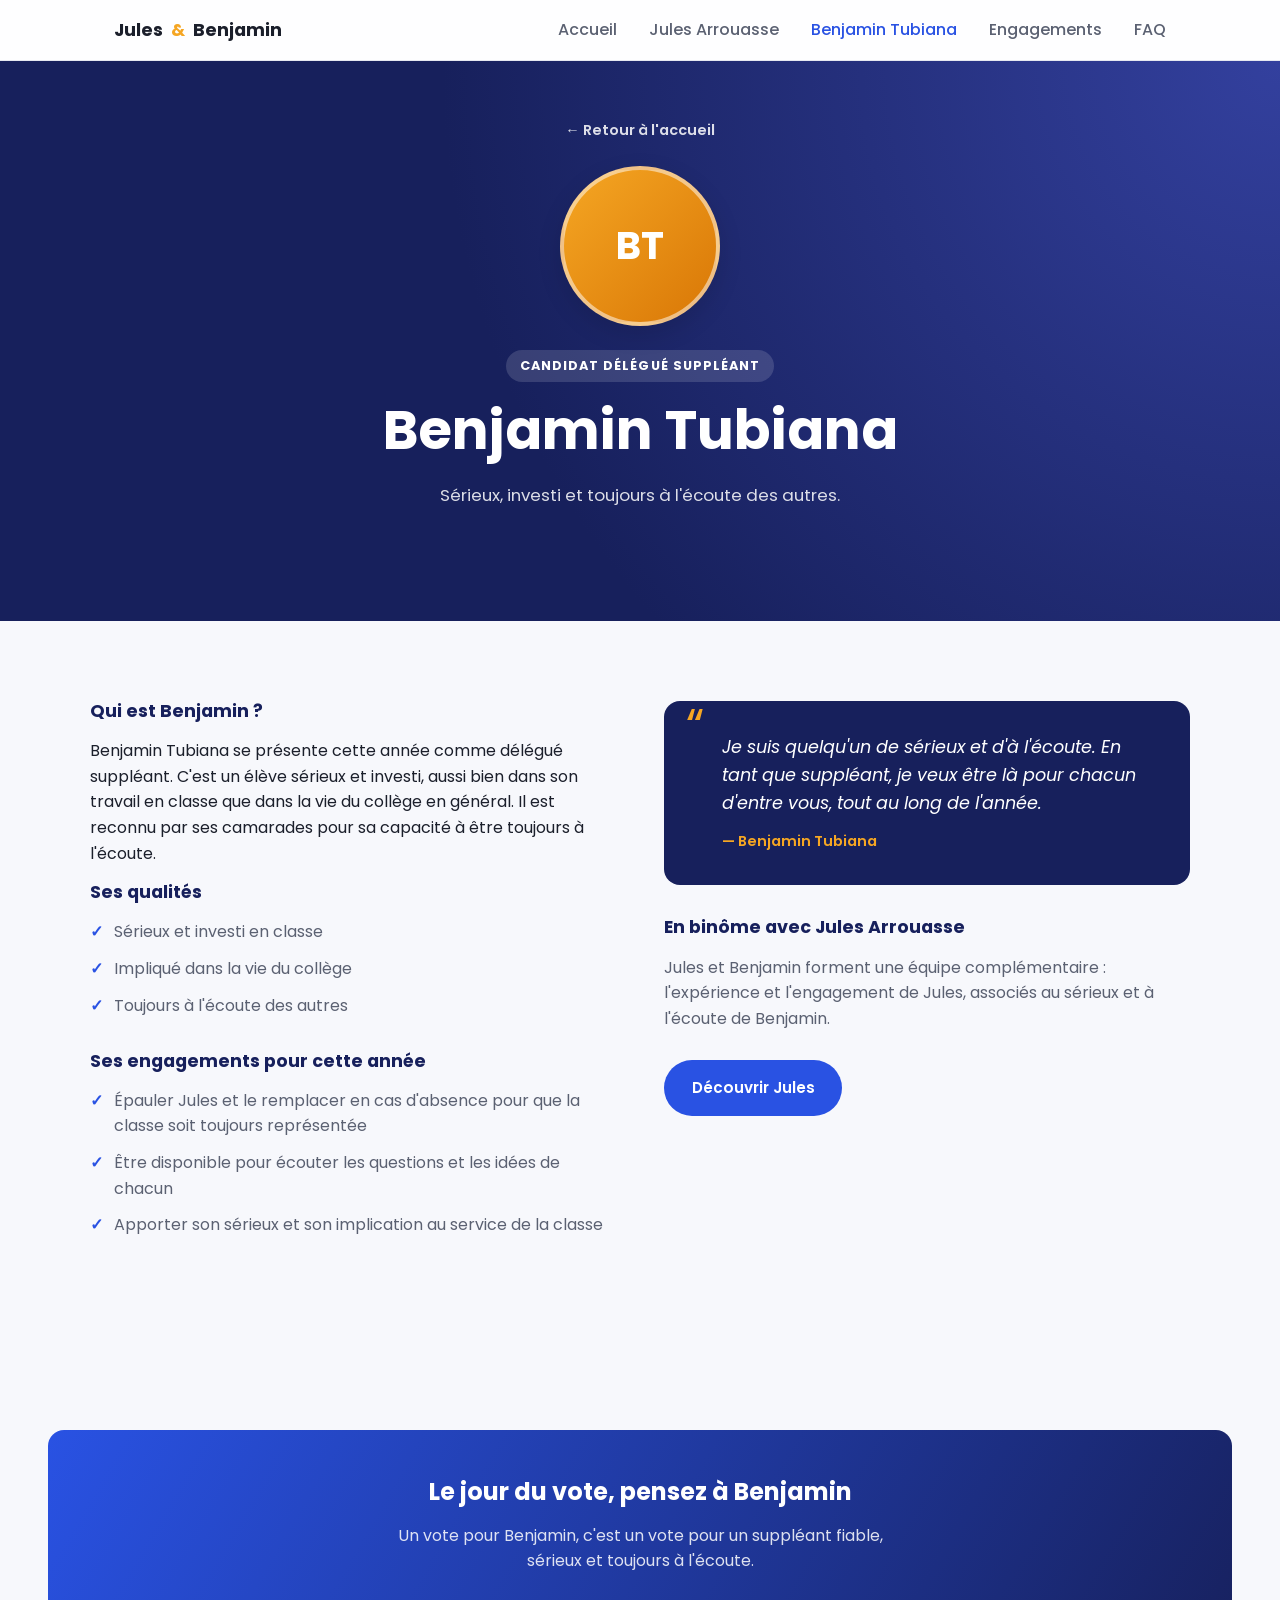
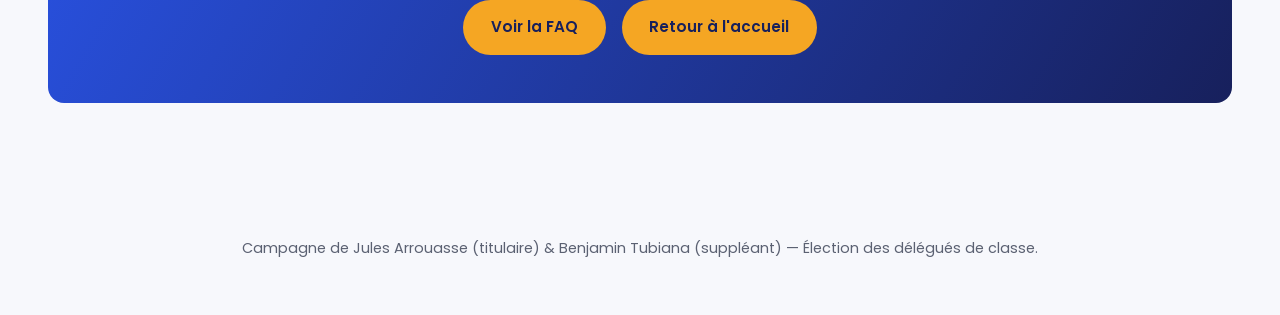
==== benjamin.html @ 34822636 "Ajoute le site de campagne pour les délégués de classe Page d'accueil avec hero et présentation du b" ====
<!DOCTYPE html>
<html lang="fr">
<head>
<meta charset="UTF-8">
<meta name="viewport" content="width=device-width, initial-scale=1.0">
<title>Benjamin Tubiana — Délégué suppléant</title>
<meta name="description" content="Découvrez le profil de Benjamin Tubiana, candidat délégué suppléant : ses qualités, son sérieux et son engagement.">
<link rel="preconnect" href="https://fonts.googleapis.com">
<link rel="preconnect" href="https://fonts.gstatic.com" crossorigin>
<link href="https://fonts.googleapis.com/css2?family=Poppins:wght@400;500;600;700&display=swap" rel="stylesheet">
<link rel="stylesheet" href="css/style.css">
</head>
<body>

<header class="site-header">
  <nav class="nav">
    <a href="index.html" class="logo">Jules <span class="dot">&</span> Benjamin</a>
    <ul class="nav-links">
      <li><a href="index.html">Accueil</a></li>
      <li><a href="jules.html">Jules Arrouasse</a></li>
      <li><a href="benjamin.html" class="active">Benjamin Tubiana</a></li>
      <li><a href="index.html#engagements">Engagements</a></li>
      <li><a href="index.html#faq">FAQ</a></li>
    </ul>
    <button class="nav-toggle" aria-label="Menu">
      <span></span><span></span><span></span>
    </button>
  </nav>
</header>

<section class="hero hero-small">
  <div class="container">
    <a href="index.html" class="back-link">&larr; Retour à l'accueil</a>
    <div class="avatar-wrap">
      <img class="avatar-photo" src="images/benjamin.jpg" alt="Photo de Benjamin Tubiana"
           onload="this.style.display='block'; this.nextElementSibling.style.display='none';"
           onerror="this.style.display='none';">
      <div class="avatar-fallback">BT</div>
    </div>
    <span class="eyebrow">Candidat délégué suppléant</span>
    <h1>Benjamin Tubiana</h1>
    <p class="hero-sub">Sérieux, investi et toujours à l'écoute des autres.</p>
  </div>
</section>

<section>
  <div class="container">
    <div class="profile-content">
      <div class="profile-block">
        <h3>Qui est Benjamin ?</h3>
        <p>Benjamin Tubiana se présente cette année comme délégué suppléant. C'est un élève sérieux et investi, aussi bien dans son travail en classe que dans la vie du collège en général. Il est reconnu par ses camarades pour sa capacité à être toujours à l'écoute.</p>

        <h3>Ses qualités</h3>
        <ul class="check-list">
          <li>Sérieux et investi en classe</li>
          <li>Impliqué dans la vie du collège</li>
          <li>Toujours à l'écoute des autres</li>
        </ul>

        <h3>Ses engagements pour cette année</h3>
        <ul class="check-list">
          <li>Épauler Jules et le remplacer en cas d'absence pour que la classe soit toujours représentée</li>
          <li>Être disponible pour écouter les questions et les idées de chacun</li>
          <li>Apporter son sérieux et son implication au service de la classe</li>
        </ul>
      </div>

      <div class="profile-block">
        <div class="quote-box">
          <p>Je suis quelqu'un de sérieux et d'à l'écoute. En tant que suppléant, je veux être là pour chacun d'entre vous, tout au long de l'année.</p>
          <span>— Benjamin Tubiana</span>
        </div>

        <div style="margin-top:2rem;">
          <h3>En binôme avec Jules Arrouasse</h3>
          <p style="color:var(--text-light);">Jules et Benjamin forment une équipe complémentaire : l'expérience et l'engagement de Jules, associés au sérieux et à l'écoute de Benjamin.</p>
          <a href="jules.html" class="btn btn-secondary" style="margin-top:0.8rem;">Découvrir Jules</a>
        </div>
      </div>
    </div>
  </div>
</section>

<section>
  <div class="cta-banner">
    <h2>Le jour du vote, pensez à Benjamin</h2>
    <p>Un vote pour Benjamin, c'est un vote pour un suppléant fiable, sérieux et toujours à l'écoute.</p>
    <div class="hero-actions">
      <a href="index.html#faq" class="btn btn-primary">Voir la FAQ</a>
      <a href="index.html" class="btn btn-primary">Retour à l'accueil</a>
    </div>
  </div>
</section>

<footer>
  <p>Campagne de Jules Arrouasse (titulaire) & Benjamin Tubiana (suppléant) — Élection des délégués de classe.</p>
</footer>

<script src="js/script.js"></script>
</body>
</html>
---- css/style.css ----
/* ===== Variables & reset ===== */
:root {
  --blue: #2952e3;
  --blue-dark: #17205c;
  --amber: #f5a623;
  --bg: #f7f8fc;
  --card-bg: #ffffff;
  --text: #1b1f2b;
  --text-light: #5b6172;
  --border: #e6e8f0;
  --radius: 16px;
  --shadow: 0 10px 30px rgba(23, 32, 92, 0.08);
  --shadow-hover: 0 16px 40px rgba(23, 32, 92, 0.14);
  --max-width: 1100px;
}

* { box-sizing: border-box; }

html { scroll-behavior: smooth; }

body {
  margin: 0;
  font-family: "Poppins", "Segoe UI", Roboto, Helvetica, Arial, sans-serif;
  background: var(--bg);
  color: var(--text);
  line-height: 1.6;
}

img { max-width: 100%; display: block; }

a { color: inherit; text-decoration: none; }

ul { padding: 0; margin: 0; list-style: none; }

section { padding: 5rem 1.5rem; }

.container {
  max-width: var(--max-width);
  margin: 0 auto;
}

.eyebrow {
  display: inline-block;
  font-size: 0.8rem;
  font-weight: 700;
  letter-spacing: 0.08em;
  text-transform: uppercase;
  color: var(--blue);
  background: rgba(41, 82, 227, 0.1);
  padding: 0.35rem 0.9rem;
  border-radius: 999px;
  margin-bottom: 1rem;
}

h1, h2, h3 { line-height: 1.2; margin: 0 0 1rem; }

h2.section-title {
  font-size: clamp(1.6rem, 3vw, 2.3rem);
  text-align: center;
}

p.section-lead {
  text-align: center;
  color: var(--text-light);
  max-width: 640px;
  margin: 0 auto 3rem;
}

/* ===== Buttons ===== */
.btn {
  display: inline-flex;
  align-items: center;
  gap: 0.5rem;
  padding: 0.85rem 1.6rem;
  border-radius: 999px;
  font-weight: 600;
  font-size: 0.95rem;
  border: 2px solid transparent;
  cursor: pointer;
  transition: transform 0.15s ease, box-shadow 0.15s ease, background 0.15s ease;
}

.btn-primary {
  background: var(--amber);
  color: var(--blue-dark);
}

.btn-primary:hover { transform: translateY(-2px); box-shadow: 0 10px 20px rgba(245, 166, 35, 0.35); }

.btn-outline {
  background: transparent;
  border-color: rgba(255,255,255,0.5);
  color: #fff;
}

.btn-outline:hover { background: rgba(255,255,255,0.12); transform: translateY(-2px); }

.btn-secondary {
  background: var(--blue);
  color: #fff;
}

.btn-secondary:hover { transform: translateY(-2px); box-shadow: 0 10px 20px rgba(41, 82, 227, 0.3); }

/* ===== Header / Nav ===== */
header.site-header {
  position: sticky;
  top: 0;
  z-index: 100;
  background: rgba(255,255,255,0.85);
  backdrop-filter: blur(8px);
  border-bottom: 1px solid var(--border);
}

.nav {
  max-width: var(--max-width);
  margin: 0 auto;
  display: flex;
  align-items: center;
  justify-content: space-between;
  padding: 1rem 1.5rem;
}

.logo {
  font-weight: 700;
  font-size: 1.1rem;
  display: flex;
  align-items: center;
  gap: 0.5rem;
}

.logo .dot { color: var(--amber); }

.nav-links {
  display: flex;
  gap: 2rem;
  align-items: center;
}

.nav-links a {
  font-weight: 500;
  color: var(--text-light);
  transition: color 0.15s ease;
}

.nav-links a:hover, .nav-links a.active { color: var(--blue); }

.nav-cta { display: none; }

.nav-toggle {
  display: none;
  flex-direction: column;
  gap: 5px;
  background: none;
  border: none;
  cursor: pointer;
  padding: 0.4rem;
}

.nav-toggle span {
  width: 24px;
  height: 2px;
  background: var(--text);
  border-radius: 2px;
}

@media (max-width: 780px) {
  .nav-links {
    position: absolute;
    top: 100%;
    left: 0;
    right: 0;
    background: #fff;
    flex-direction: column;
    gap: 0;
    border-bottom: 1px solid var(--border);
    max-height: 0;
    overflow: hidden;
    transition: max-height 0.25s ease;
  }
  .nav-links.open { max-height: 320px; }
  .nav-links a {
    padding: 1rem 1.5rem;
    border-top: 1px solid var(--border);
    width: 100%;
  }
  .nav-toggle { display: flex; }
}

/* ===== Hero ===== */
.hero {
  background: radial-gradient(circle at top right, #33409e 0%, var(--blue-dark) 60%);
  color: #fff;
  padding: 5.5rem 1.5rem 6rem;
  text-align: center;
}

.hero .eyebrow {
  background: rgba(255,255,255,0.14);
  color: #fff;
}

.hero h1 {
  font-size: clamp(2rem, 5vw, 3.4rem);
  max-width: 820px;
  margin: 0 auto 1.2rem;
}

.hero h1 .highlight { color: var(--amber); }

.hero p.hero-sub {
  max-width: 620px;
  margin: 0 auto 2.5rem;
  color: rgba(255,255,255,0.85);
  font-size: 1.05rem;
}

.hero-actions {
  display: flex;
  gap: 1rem;
  justify-content: center;
  flex-wrap: wrap;
}

/* small hero used on profile pages */
.hero.hero-small { padding: 3.5rem 1.5rem 4.5rem; }

/* ===== Duo cards on homepage ===== */
.duo-grid {
  display: grid;
  grid-template-columns: repeat(auto-fit, minmax(280px, 1fr));
  gap: 2rem;
}

.duo-card {
  background: var(--card-bg);
  border-radius: var(--radius);
  padding: 2.2rem 2rem;
  box-shadow: var(--shadow);
  text-align: center;
  transition: transform 0.2s ease, box-shadow 0.2s ease;
  border: 1px solid var(--border);
}

.duo-card:hover { transform: translateY(-6px); box-shadow: var(--shadow-hover); }

.avatar-wrap {
  width: 140px;
  height: 140px;
  margin: 0 auto 1.4rem;
  position: relative;
}

.avatar-photo, .avatar-fallback {
  width: 140px;
  height: 140px;
  border-radius: 50%;
  object-fit: cover;
}

.avatar-photo {
  display: none;
  border: 4px solid #fff;
  box-shadow: 0 8px 24px rgba(0,0,0,0.12);
}

.avatar-fallback {
  display: flex;
  align-items: center;
  justify-content: center;
  font-size: 2.4rem;
  font-weight: 700;
  color: #fff;
  background: linear-gradient(135deg, var(--blue), var(--blue-dark));
  border: 4px solid #fff;
  box-shadow: 0 8px 24px rgba(0,0,0,0.12);
}

.duo-card .role-tag {
  display: inline-block;
  font-size: 0.75rem;
  font-weight: 700;
  text-transform: uppercase;
  letter-spacing: 0.06em;
  color: var(--blue);
  background: rgba(41,82,227,0.08);
  padding: 0.3rem 0.8rem;
  border-radius: 999px;
  margin-bottom: 0.6rem;
}

.duo-card h3 { font-size: 1.3rem; }

.duo-card p { color: var(--text-light); margin-bottom: 1.4rem; }

/* hero-page variant of avatar (bigger, on colored bg) */
.hero .avatar-wrap { width: 160px; height: 160px; margin-bottom: 1.5rem; }
.hero .avatar-photo, .hero .avatar-fallback { width: 160px; height: 160px; }
.hero .avatar-fallback { background: linear-gradient(135deg, var(--amber), #d97706); border-color: rgba(255,255,255,0.5); }

/* ===== Why vote / features ===== */
.features-grid {
  display: grid;
  grid-template-columns: repeat(auto-fit, minmax(230px, 1fr));
  gap: 1.5rem;
}

.feature-card {
  background: var(--card-bg);
  border: 1px solid var(--border);
  border-radius: var(--radius);
  padding: 1.8rem;
}

.feature-card .icon {
  width: 48px;
  height: 48px;
  border-radius: 12px;
  background: rgba(245, 166, 35, 0.15);
  color: var(--amber);
  display: flex;
  align-items: center;
  justify-content: center;
  font-size: 1.4rem;
  margin-bottom: 1rem;
}

.feature-card h3 { font-size: 1.05rem; }
.feature-card p { color: var(--text-light); font-size: 0.95rem; margin: 0; }

/* ===== Commitments list ===== */
.commit-list {
  display: grid;
  gap: 1rem;
  max-width: 760px;
  margin: 0 auto;
}

.commit-item {
  display: flex;
  gap: 1rem;
  align-items: flex-start;
  background: var(--card-bg);
  border: 1px solid var(--border);
  border-radius: 12px;
  padding: 1.1rem 1.4rem;
}

.commit-item .check {
  flex: none;
  width: 28px;
  height: 28px;
  border-radius: 50%;
  background: var(--blue);
  color: #fff;
  display: flex;
  align-items: center;
  justify-content: center;
  font-size: 0.85rem;
  font-weight: 700;
}

/* ===== Section alt background ===== */
.section-alt { background: #fff; border-top: 1px solid var(--border); border-bottom: 1px solid var(--border); }

/* ===== FAQ ===== */
.faq-list {
  max-width: 760px;
  margin: 0 auto;
  display: grid;
  gap: 0.8rem;
}

.faq-item {
  background: var(--card-bg);
  border: 1px solid var(--border);
  border-radius: 12px;
  overflow: hidden;
}

.faq-question {
  width: 100%;
  background: none;
  border: none;
  text-align: left;
  padding: 1.2rem 1.4rem;
  font-family: inherit;
  font-size: 1rem;
  font-weight: 600;
  color: var(--text);
  cursor: pointer;
  display: flex;
  justify-content: space-between;
  align-items: center;
  gap: 1rem;
}

.faq-question .plus {
  flex: none;
  transition: transform 0.2s ease;
  color: var(--blue);
  font-size: 1.3rem;
  font-weight: 400;
}

.faq-item.open .faq-question .plus { transform: rotate(45deg); }

.faq-answer {
  max-height: 0;
  overflow: hidden;
  transition: max-height 0.25s ease;
  padding: 0 1.4rem;
}

.faq-item.open .faq-answer { max-height: 300px; padding: 0 1.4rem 1.3rem; }

.faq-answer p { margin: 0; color: var(--text-light); }

/* ===== Profile page content ===== */
.profile-content {
  display: grid;
  grid-template-columns: 1fr 1fr;
  gap: 3rem;
  align-items: start;
}

@media (max-width: 780px) {
  .profile-content { grid-template-columns: 1fr; }
}

.profile-block h3 {
  font-size: 1.1rem;
  color: var(--blue-dark);
}

.check-list { display: grid; gap: 0.7rem; margin-bottom: 2rem; }

.check-list li {
  display: flex;
  gap: 0.7rem;
  align-items: flex-start;
  color: var(--text-light);
}

.check-list li::before {
  content: "✓";
  flex: none;
  color: var(--blue);
  font-weight: 700;
}

.quote-box {
  background: var(--blue-dark);
  color: #fff;
  border-radius: var(--radius);
  padding: 2rem;
  font-size: 1.1rem;
  font-style: italic;
  position: relative;
}

.quote-box::before {
  content: "\201C";
  font-size: 3rem;
  color: var(--amber);
  font-style: normal;
  line-height: 0;
  position: absolute;
  top: 1.6rem;
  left: 1.4rem;
}

.quote-box p { margin: 0 0 0.8rem; padding-left: 1.6rem; }
.quote-box span { display: block; padding-left: 1.6rem; font-style: normal; font-weight: 600; color: var(--amber); font-size: 0.9rem; }

/* ===== CTA banner ===== */
.cta-banner {
  background: linear-gradient(120deg, var(--blue), var(--blue-dark));
  color: #fff;
  border-radius: var(--radius);
  padding: 3rem 2rem;
  text-align: center;
  margin: 0 1.5rem;
}

.cta-banner h2 { color: #fff; }
.cta-banner p { color: rgba(255,255,255,0.85); max-width: 520px; margin: 0 auto 1.6rem; }

/* ===== Footer ===== */
footer {
  padding: 2.5rem 1.5rem;
  text-align: center;
  color: var(--text-light);
  font-size: 0.9rem;
}

footer a { color: var(--blue); font-weight: 600; }

/* ===== Back link ===== */
.back-link {
  display: inline-flex;
  align-items: center;
  gap: 0.4rem;
  color: rgba(255,255,255,0.85);
  font-weight: 600;
  margin-bottom: 1.5rem;
  font-size: 0.9rem;
}

.back-link:hover { color: #fff; }
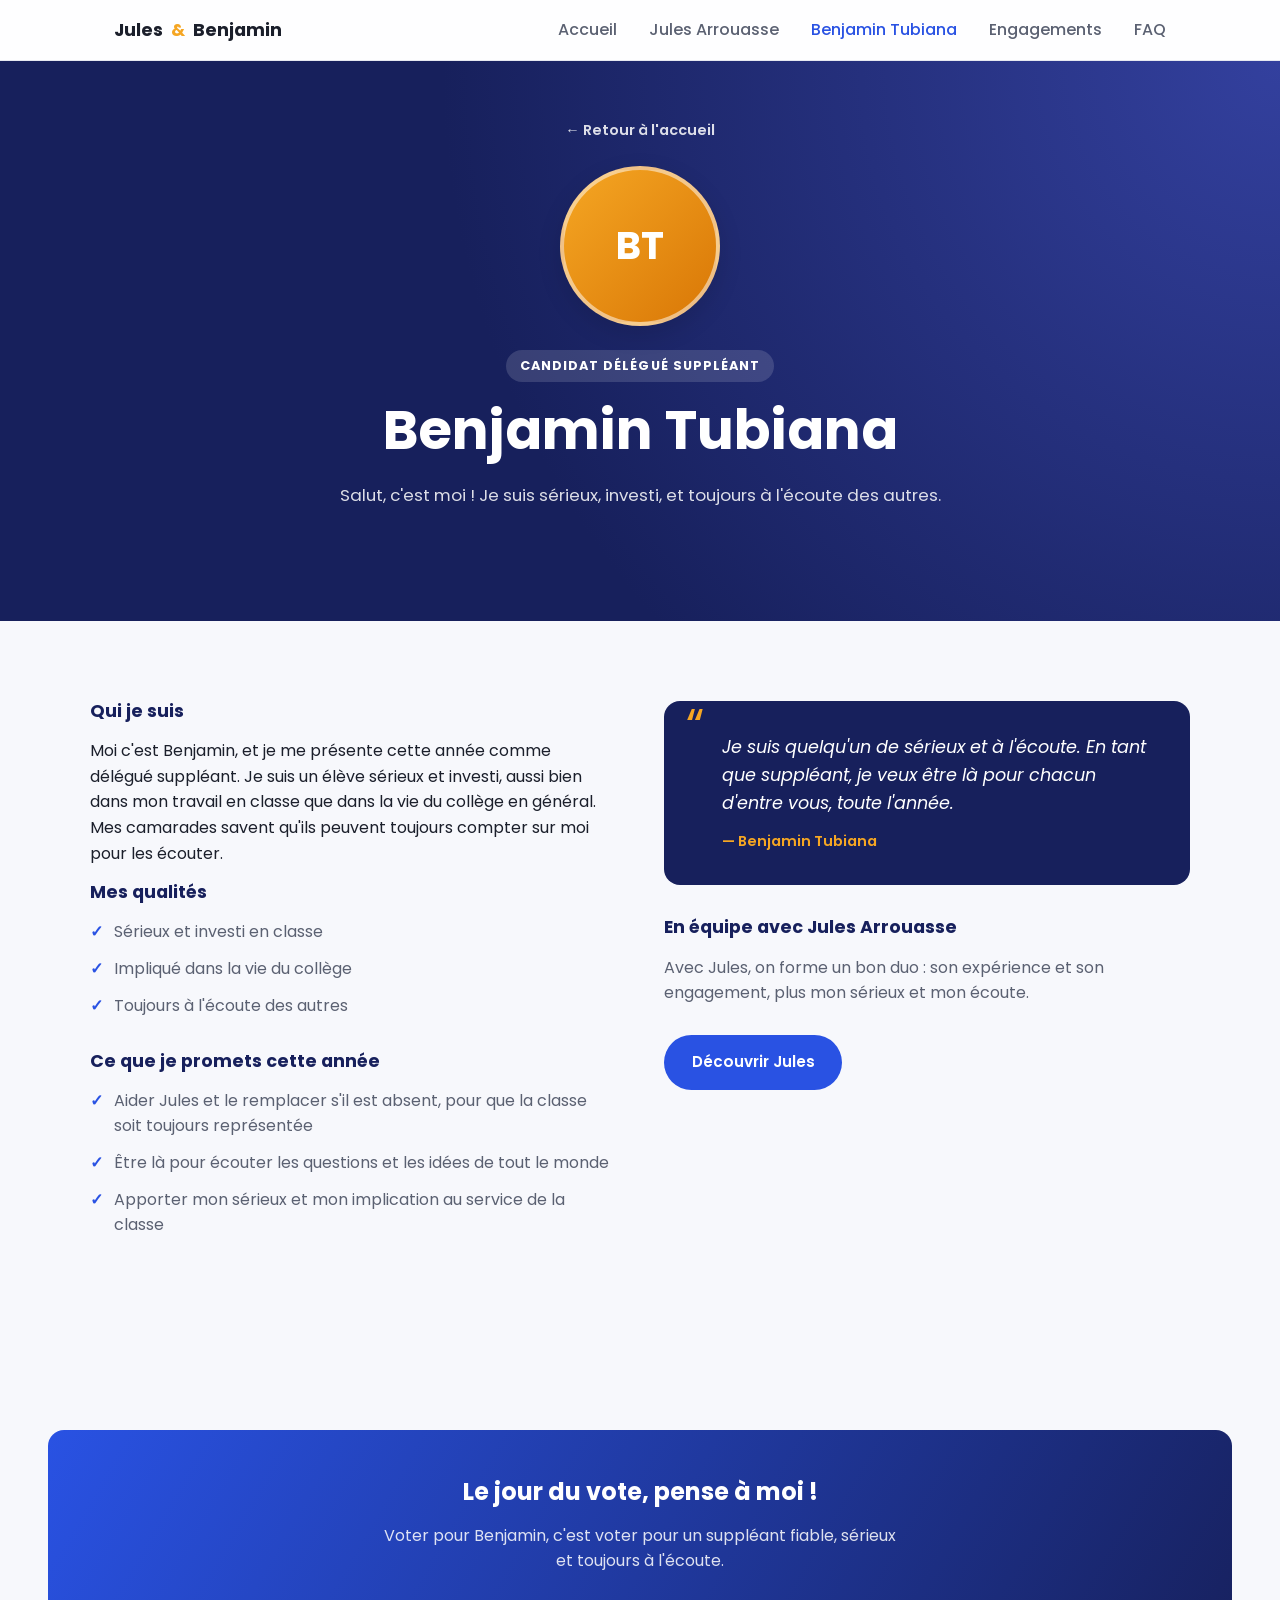
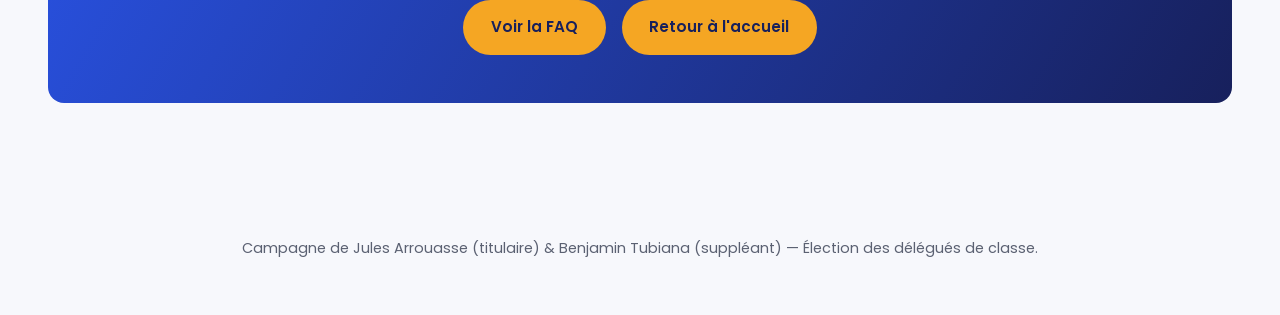
==== commit 0ed30d13: "Adapte le ton des textes à la première personne, style plus jeune Jules et Benjamin parlent directem" ====
--- a/benjamin.html
+++ b/benjamin.html
@@ -39,7 +39,7 @@
     </div>
     <span class="eyebrow">Candidat délégué suppléant</span>
     <h1>Benjamin Tubiana</h1>
-    <p class="hero-sub">Sérieux, investi et toujours à l'écoute des autres.</p>
+    <p class="hero-sub">Salut, c'est moi ! Je suis sérieux, investi, et toujours à l'écoute des autres.</p>
   </div>
 </section>
 
@@ -47,33 +47,33 @@
   <div class="container">
     <div class="profile-content">
       <div class="profile-block">
-        <h3>Qui est Benjamin ?</h3>
-        <p>Benjamin Tubiana se présente cette année comme délégué suppléant. C'est un élève sérieux et investi, aussi bien dans son travail en classe que dans la vie du collège en général. Il est reconnu par ses camarades pour sa capacité à être toujours à l'écoute.</p>
+        <h3>Qui je suis</h3>
+        <p>Moi c'est Benjamin, et je me présente cette année comme délégué suppléant. Je suis un élève sérieux et investi, aussi bien dans mon travail en classe que dans la vie du collège en général. Mes camarades savent qu'ils peuvent toujours compter sur moi pour les écouter.</p>
 
-        <h3>Ses qualités</h3>
+        <h3>Mes qualités</h3>
         <ul class="check-list">
           <li>Sérieux et investi en classe</li>
           <li>Impliqué dans la vie du collège</li>
           <li>Toujours à l'écoute des autres</li>
         </ul>
 
-        <h3>Ses engagements pour cette année</h3>
+        <h3>Ce que je promets cette année</h3>
         <ul class="check-list">
-          <li>Épauler Jules et le remplacer en cas d'absence pour que la classe soit toujours représentée</li>
-          <li>Être disponible pour écouter les questions et les idées de chacun</li>
-          <li>Apporter son sérieux et son implication au service de la classe</li>
+          <li>Aider Jules et le remplacer s'il est absent, pour que la classe soit toujours représentée</li>
+          <li>Être là pour écouter les questions et les idées de tout le monde</li>
+          <li>Apporter mon sérieux et mon implication au service de la classe</li>
         </ul>
       </div>
 
       <div class="profile-block">
         <div class="quote-box">
-          <p>Je suis quelqu'un de sérieux et d'à l'écoute. En tant que suppléant, je veux être là pour chacun d'entre vous, tout au long de l'année.</p>
+          <p>Je suis quelqu'un de sérieux et à l'écoute. En tant que suppléant, je veux être là pour chacun d'entre vous, toute l'année.</p>
           <span>— Benjamin Tubiana</span>
         </div>
 
         <div style="margin-top:2rem;">
-          <h3>En binôme avec Jules Arrouasse</h3>
-          <p style="color:var(--text-light);">Jules et Benjamin forment une équipe complémentaire : l'expérience et l'engagement de Jules, associés au sérieux et à l'écoute de Benjamin.</p>
+          <h3>En équipe avec Jules Arrouasse</h3>
+          <p style="color:var(--text-light);">Avec Jules, on forme un bon duo : son expérience et son engagement, plus mon sérieux et mon écoute.</p>
           <a href="jules.html" class="btn btn-secondary" style="margin-top:0.8rem;">Découvrir Jules</a>
         </div>
       </div>
@@ -83,8 +83,8 @@
 
 <section>
   <div class="cta-banner">
-    <h2>Le jour du vote, pensez à Benjamin</h2>
-    <p>Un vote pour Benjamin, c'est un vote pour un suppléant fiable, sérieux et toujours à l'écoute.</p>
+    <h2>Le jour du vote, pense à moi !</h2>
+    <p>Voter pour Benjamin, c'est voter pour un suppléant fiable, sérieux et toujours à l'écoute.</p>
     <div class="hero-actions">
       <a href="index.html#faq" class="btn btn-primary">Voir la FAQ</a>
       <a href="index.html" class="btn btn-primary">Retour à l'accueil</a>
